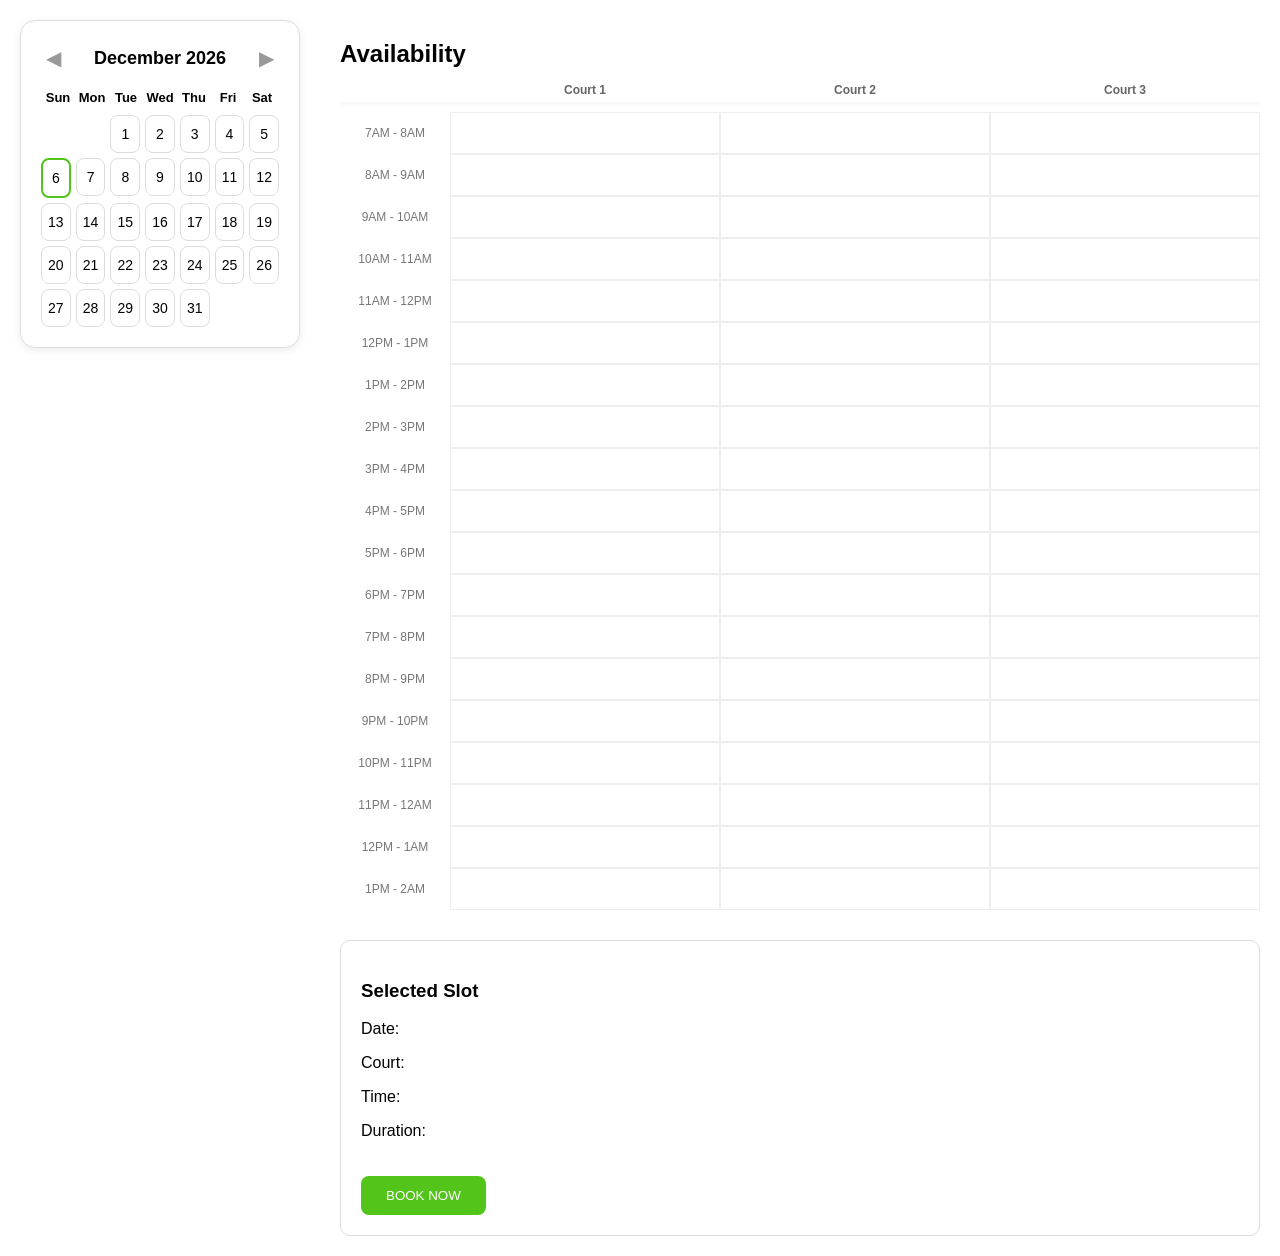
==== index.html @ d2fb6430 "Update index.html v1.7 Remove date warning paragraph from index.html" ====
<!DOCTYPE html>
<html>
<head>

  <meta charset="UTF-8">

  <meta
    name="viewport"
    content="width=device-width, initial-scale=1.0">

  <title>
    Picklers Camp Availability
  </title>

  <link rel="stylesheet" href="style.css">

</head>

<body>

<div class="container">

  <div class="left-panel">

    <div class="calendar">

      <div class="calendar-header">

        <button id="prevMonth">◀</button>

        <h2 id="monthYear"></h2>

        <button id="nextMonth">▶</button>

      </div>

      <div class="weekdays">
        <div>Sun</div>
        <div>Mon</div>
        <div>Tue</div>
        <div>Wed</div>
        <div>Thu</div>
        <div>Fri</div>
        <div>Sat</div>
      </div>

      <div id="calendarDays"></div>

    </div>

  </div>


  <div class="right-panel">

    <h2>Availability</h2>
    
    <div class="schedule-wrapper">
    
      <!-- COURT HEADER (sticky row) -->
      <div class="court-header">
        <div></div>
        <div>Court 1</div>
        <div>Court 2</div>
        <div>Court 3</div>
      </div>
    
      <!-- GRID CONTAINER -->
      <div id="scheduleGrid"></div>
    
    </div>


    <div class="summary">

      <h3>Selected Slot</h3>

      <p id="selectedDate">Date:</p>

      <p id="selectedCourt">Court:</p>

      <p id="selectedTime">Time:</p>

      <p id="selectedDuration">Duration:</p>

      <p id="bookingWarning"></p>

      <button type="button" id="bookNowBtn">
        BOOK NOW
      </button>

    </div>

  </div>

</div>


<script src="script.js"></script>

</body>
</html>
---- style.css ----
body{
  font-family: Arial, sans-serif;
  margin:20px;
}

.container{
  display:flex;
  gap:40px;
  align-items:flex-start;
  flex-wrap:nowrap; /* 🔥 FORCE SIDE BY SIDE */
}

.left-panel{
  width:280px;
  flex-shrink:0;

  position:sticky;
  top:20px;

  align-self:flex-start;
}

.right-panel{
  flex:1;
  padding-top:10px;
}

.right-panel h2{
  margin-top:10px;
  margin-bottom:10px;
}

table{
  border-collapse:collapse;
  width:100%;
}

th, td{
  border:1px solid #ddd;
  text-align:center;

  padding:10px;
}

th{
  background:#f4f4f4;
}

.available{
  background:#fff;
  cursor:pointer;
}

.available:hover{
  background:#d9f7be;
}

.selected{
  background:#52c41a;
  color:white;
}

.occupied{
  background:#d9d9d9;
  cursor:not-allowed;
}

.summary{
  margin-top:30px;
  padding:20px;
  border:1px solid #ddd;
  border-radius:10px;
}

button{
  margin-top:20px;
  padding:12px 25px;
  border:none;
  background:#52c41a;
  color:white;
  border-radius:8px;
  cursor:pointer;
}


.schedule-wrapper{
  display:flex;
  flex-direction:column;
  gap:10px;

  max-width:100%;
  min-width:700px;

  overflow-x:auto;
}



.court-header{
  display:grid;
  grid-template-columns:110px repeat(3, minmax(100px, 1fr));

  font-size:12px;
  font-weight:bold;
  color:#666;

  position:sticky;
  top:0;

  background:white;
  box-shadow:0 2px 4px rgba(0,0,0,0.05);

  z-index:10;
  padding:5px 0;

  justify-items:center;
  align-items:center;
}

.schedule-row{
  display:grid;
  grid-template-columns:110px repeat(3, minmax(100px, 1fr));
  align-items:center;
  text-align:center;
}


.time-label{
  font-size:12px;
  color:#777;
  padding:6px;
  white-space: nowrap;
}


.slot{
  height:40px;
  border:1px solid #eee;
  cursor:pointer;
  background:#fff;
  transition:0.2s;
}

.slot:hover{
  background:#d9f7be;
}

.slot.selected{
  background:#52c41a;
  color:white;
}


.calendar{
  border:1px solid #ddd;
  border-radius:15px;
  padding:20px;
  background:white;

  box-shadow:
    0 2px 8px rgba(0,0,0,0.08);
}

.calendar-header{
  display:flex;
  justify-content:space-between;
  align-items:center;
  margin-bottom:15px;
}

.calendar-header button{
  margin-top:0;
  padding:5px;

  background:transparent;
  color:#999;

  border:none;
  border-radius:0;

  font-size:20px;
  cursor:pointer;
}

.calendar-header button:hover{
  color:#333;
}

#monthYear{
  font-size:18px;
  margin:0;
}

.weekdays{
  font-size:13px;
  display:grid;
  grid-template-columns:repeat(7,1fr);
  text-align:center;
  font-weight:bold;
  margin-bottom:10px;
}

#calendarDays{
  display:grid;
  grid-template-columns:repeat(7,1fr);
  gap:5px;
}

#dateWarning{
  color: red;
  font-size: 14px;
  margin-top: 10px;
}


#bookingWarning{
  color:red;
  font-size:14px;
  margin-top:10px;
}


.day{
  height:36px;

  display:flex;
  justify-content:center;
  align-items:center;

  font-size:14px;

  border-radius:8px;

  cursor:pointer;

  border:1px solid #ddd;
}

.day:hover{
  background:#d9f7be;
}

.selected-day{
  background:#52c41a;
  color:white;
  font-weight:bold;
}

.today{
  border:2px solid #52c41a;
}



@media (max-width: 768px){

  .container{
  flex-direction:column;
  }


  .left-panel{
  position:relative;
  top:auto;
  width:100%;
  }

  .schedule-wrapper{
    min-width:650px;
    -webkit-overflow-scrolling: touch;
  }

  .court-header,
  .schedule-row{
    grid-template-columns:110px repeat(3, 90px);
  }


  .court-header{
  position:sticky;
  top:0;
  }

  .time-label{
    font-size:11px;
    white-space: nowrap;
  }

  .slot{
    height:34px;
  }

}
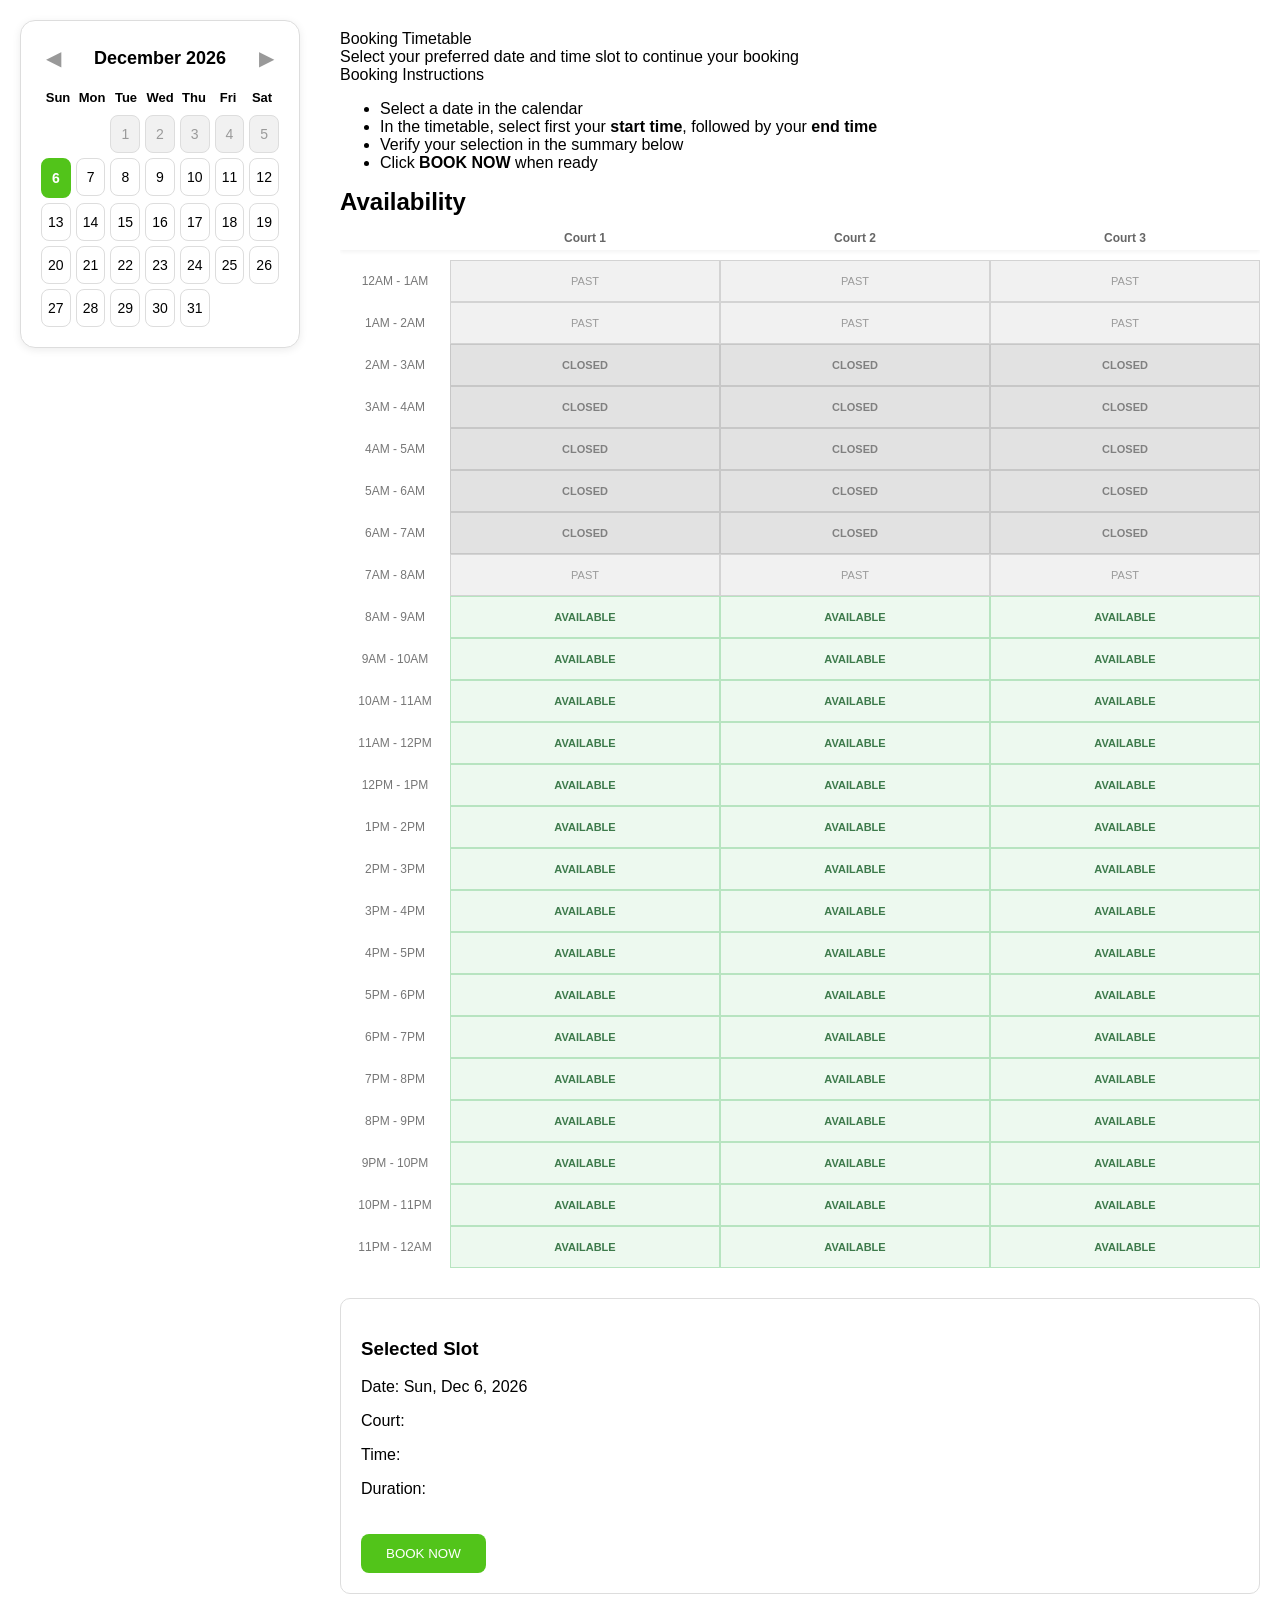
==== commit 96f8c6c4: "Update index.html v1.8 Add booking instructions to the right panel" ====
--- a/index.html
+++ b/index.html
@@ -53,6 +53,32 @@
 
   <div class="right-panel">
 
+    <div class="booking-header">
+
+    <div class="booking-title">Booking Timetable</div>
+  
+    <div class="booking-subtitle">
+      Select your preferred date and time slot to continue your booking
+    </div>
+  
+    <div class="instruction-box">
+  
+      <div class="instruction-title">Booking Instructions</div>
+  
+      <ul>
+        <li>Select a date in the calendar</li>
+        <li>
+          In the timetable, select first your <b>start time</b>,
+          followed by your <b>end time</b>
+        </li>
+        <li>Verify your selection in the summary below</li>
+        <li>Click <b>BOOK NOW</b> when ready</li>
+      </ul>
+  
+    </div>
+  
+  </div>
+
     <h2>Availability</h2>
     
     <div class="schedule-wrapper">
--- a/style.css
+++ b/style.css
@@ -142,12 +142,104 @@
 }
 
 .slot:hover{
-  background:#d9f7be;
+  background:#d4f5d8;
 }
 
 .slot.selected{
+
   background:#52c41a;
   color:white;
+
+  border:2px solid #3d9413;
+
+  font-weight:bold;
+
+}
+
+
+.slot.occupied{
+
+  background:#d9534f;
+  color:white;
+
+  border:1px solid #c6423e;
+
+  cursor:not-allowed;
+
+  font-size:11px;
+  font-weight:600;
+
+  display:flex;
+  align-items:center;
+  justify-content:center;
+  text-align:center;
+
+  padding:2px;
+  line-height:1.2;
+  word-break:break-word;
+  overflow:hidden;
+
+}
+
+
+.past-slot{
+
+    background: #f1f1f1;
+    color: #9a9a9a;
+
+    border: 1px solid #d3d3d3;
+
+    opacity: 1;
+
+    cursor: not-allowed;
+    pointer-events: none;
+
+    font-size:11px;
+    font-weight:500;
+
+    display:flex;
+    align-items:center;
+    justify-content:center;
+    text-align:center;
+
+}
+
+
+.available-slot{
+
+    background: #edf9ef;
+    color: #3d7a4b;
+
+    border: 1px solid #b7e4c0;
+
+    font-size:11px;
+    font-weight:600;
+
+    display:flex;
+    align-items:center;
+    justify-content:center;
+    text-align:center;
+
+}
+
+.closed-slot{
+
+    background: #e2e2e2;
+    color: #808080;
+
+    border: 1px solid #c7c7c7;
+
+    cursor: not-allowed;
+    pointer-events: none;
+
+    font-size:11px;
+    font-weight:600;
+
+    display:flex;
+    align-items:center;
+    justify-content:center;
+    text-align:center;
+
 }
 
 
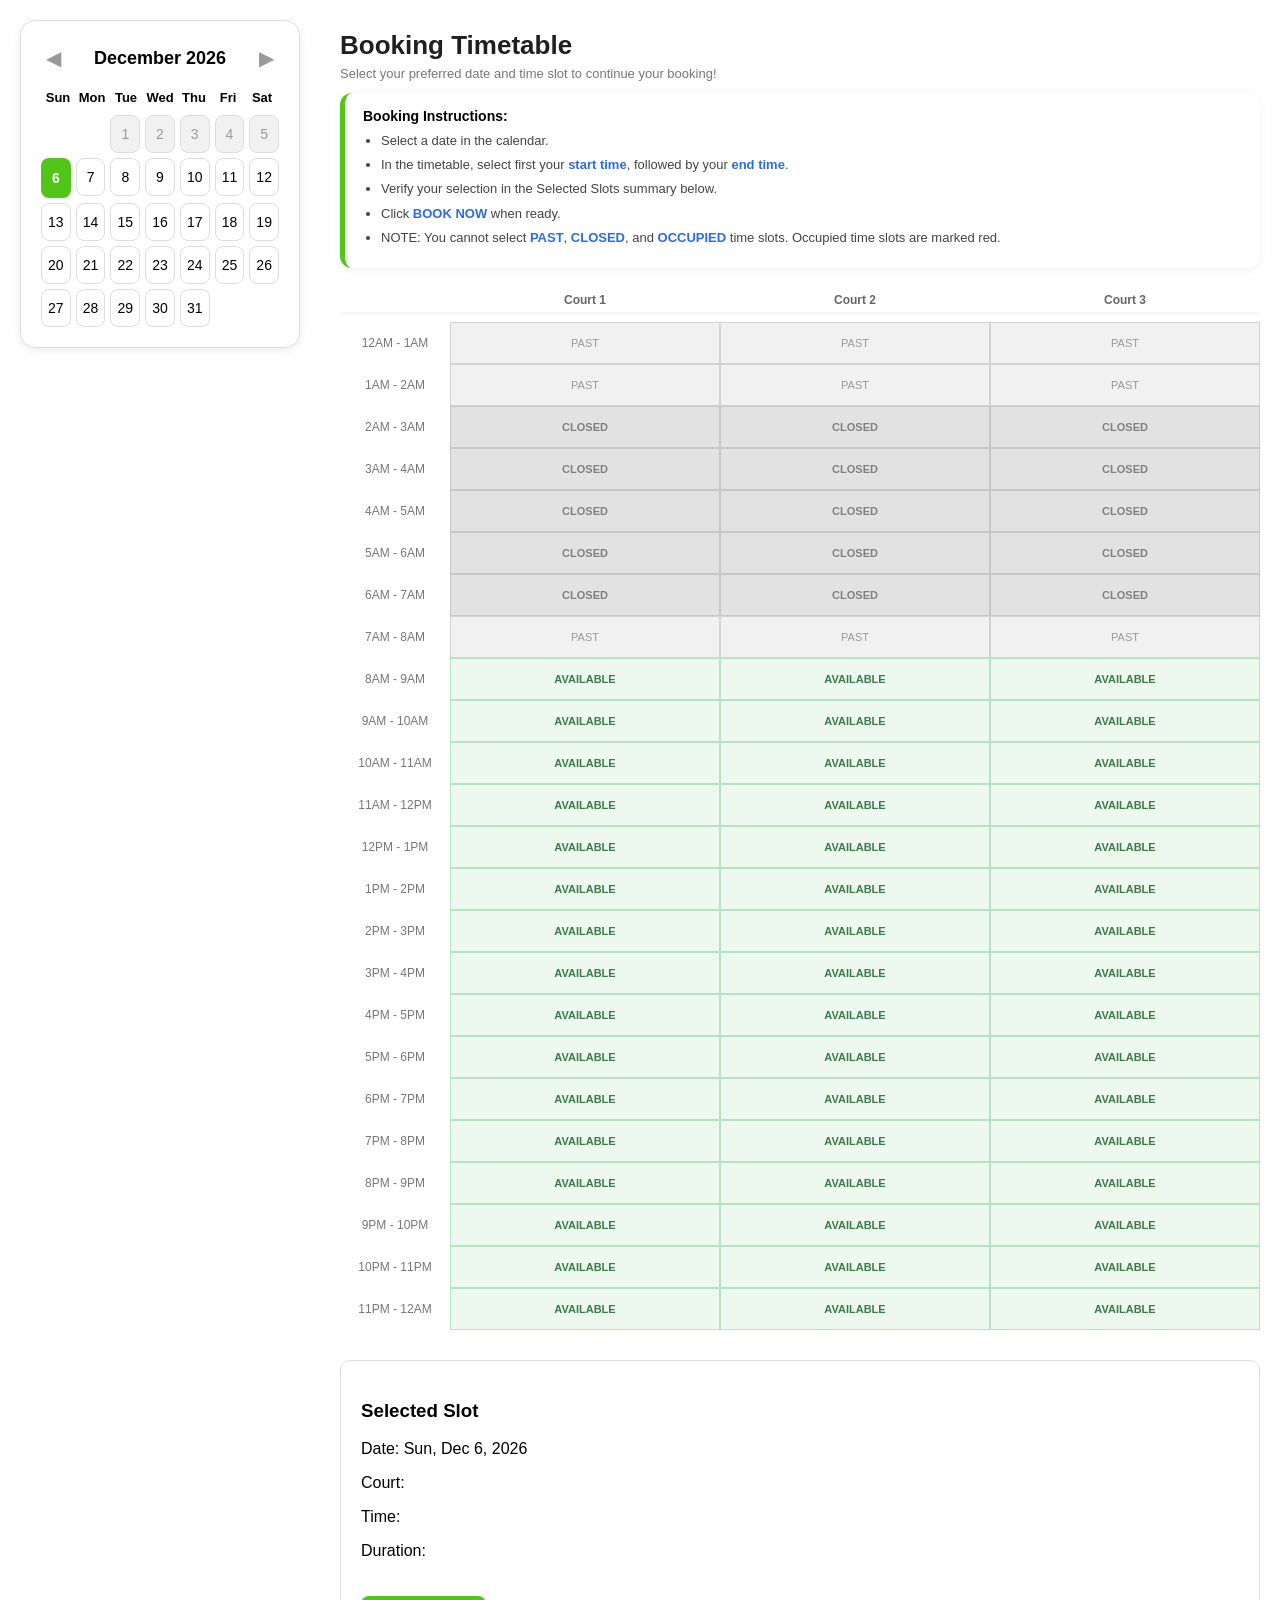
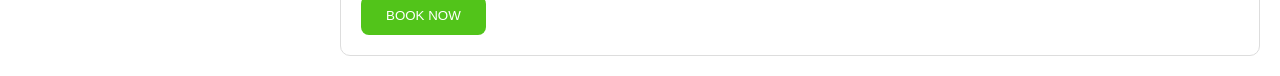
==== commit 3c97e30b: "Update index.html v1.9 Update booking instructions for clarity and punctuation" ====
--- a/index.html
+++ b/index.html
@@ -58,28 +58,31 @@
     <div class="booking-title">Booking Timetable</div>
   
     <div class="booking-subtitle">
-      Select your preferred date and time slot to continue your booking
+      Select your preferred date and time slot to continue your booking!
     </div>
   
     <div class="instruction-box">
   
-      <div class="instruction-title">Booking Instructions</div>
+      <div class="instruction-title">Booking Instructions:</div>
   
       <ul>
-        <li>Select a date in the calendar</li>
+        <li>Select a date in the calendar.</li>
         <li>
           In the timetable, select first your <b>start time</b>,
-          followed by your <b>end time</b>
+          followed by your <b>end time</b>.
         </li>
-        <li>Verify your selection in the summary below</li>
-        <li>Click <b>BOOK NOW</b> when ready</li>
+        <li>Verify your selection in the Selected Slots summary below.</li>
+        <li>Click <b>BOOK NOW</b> when ready.</li>
+        <li>NOTE: You cannot select <b>PAST</b>, <b>CLOSED</b>, and <b>OCCUPIED</b> time slots. Occupied time slots are marked red.</li>
       </ul>
   
     </div>
   
   </div>
 
-    <h2>Availability</h2>
+    <!-- 
+    <h2>Availability</h2> 
+    -->
     
     <div class="schedule-wrapper">
     
--- a/style.css
+++ b/style.css
@@ -95,6 +95,99 @@
 }
 
 
+.booking-header{
+  margin-bottom:20px;
+}
+
+.booking-title{
+  font-size:26px;
+  font-weight:700;
+  margin-bottom:5px;
+  color:#1f1f1f;
+}
+
+.booking-subtitle{
+  font-size:13px;
+  color:#777;
+  margin-bottom:12px;
+}
+
+.instruction-box{
+  background:#ffffff;
+  border-left:5px solid #52c41a;
+  border-radius:12px;
+  padding:15px 18px;
+  box-shadow:0 2px 10px rgba(0,0,0,0.06);
+}
+
+.instruction-title{
+  font-size:14px;
+  font-weight:700;
+  margin-bottom:8px;
+}
+
+.instruction-box ul{
+  margin:0;
+  padding-left:18px;
+}
+
+.instruction-box li{
+  font-size:13px;
+  color:#444;
+  margin-bottom:6px;
+  line-height:1.4;
+}
+
+.instruction-box li b{
+  color:#2d6cdf;
+}.booking-header{
+  margin-bottom:20px;
+}
+
+.booking-title{
+  font-size:26px;
+  font-weight:700;
+  margin-bottom:5px;
+  color:#1f1f1f;
+}
+
+.booking-subtitle{
+  font-size:13px;
+  color:#777;
+  margin-bottom:12px;
+}
+
+.instruction-box{
+  background:#ffffff;
+  border-left:5px solid #52c41a;
+  border-radius:12px;
+  padding:15px 18px;
+  box-shadow:0 2px 10px rgba(0,0,0,0.06);
+}
+
+.instruction-title{
+  font-size:14px;
+  font-weight:700;
+  margin-bottom:8px;
+}
+
+.instruction-box ul{
+  margin:0;
+  padding-left:18px;
+}
+
+.instruction-box li{
+  font-size:13px;
+  color:#444;
+  margin-bottom:6px;
+  line-height:1.4;
+}
+
+.instruction-box li b{
+  color:#2d6cdf;
+}
+
+
 
 .court-header{
   display:grid;
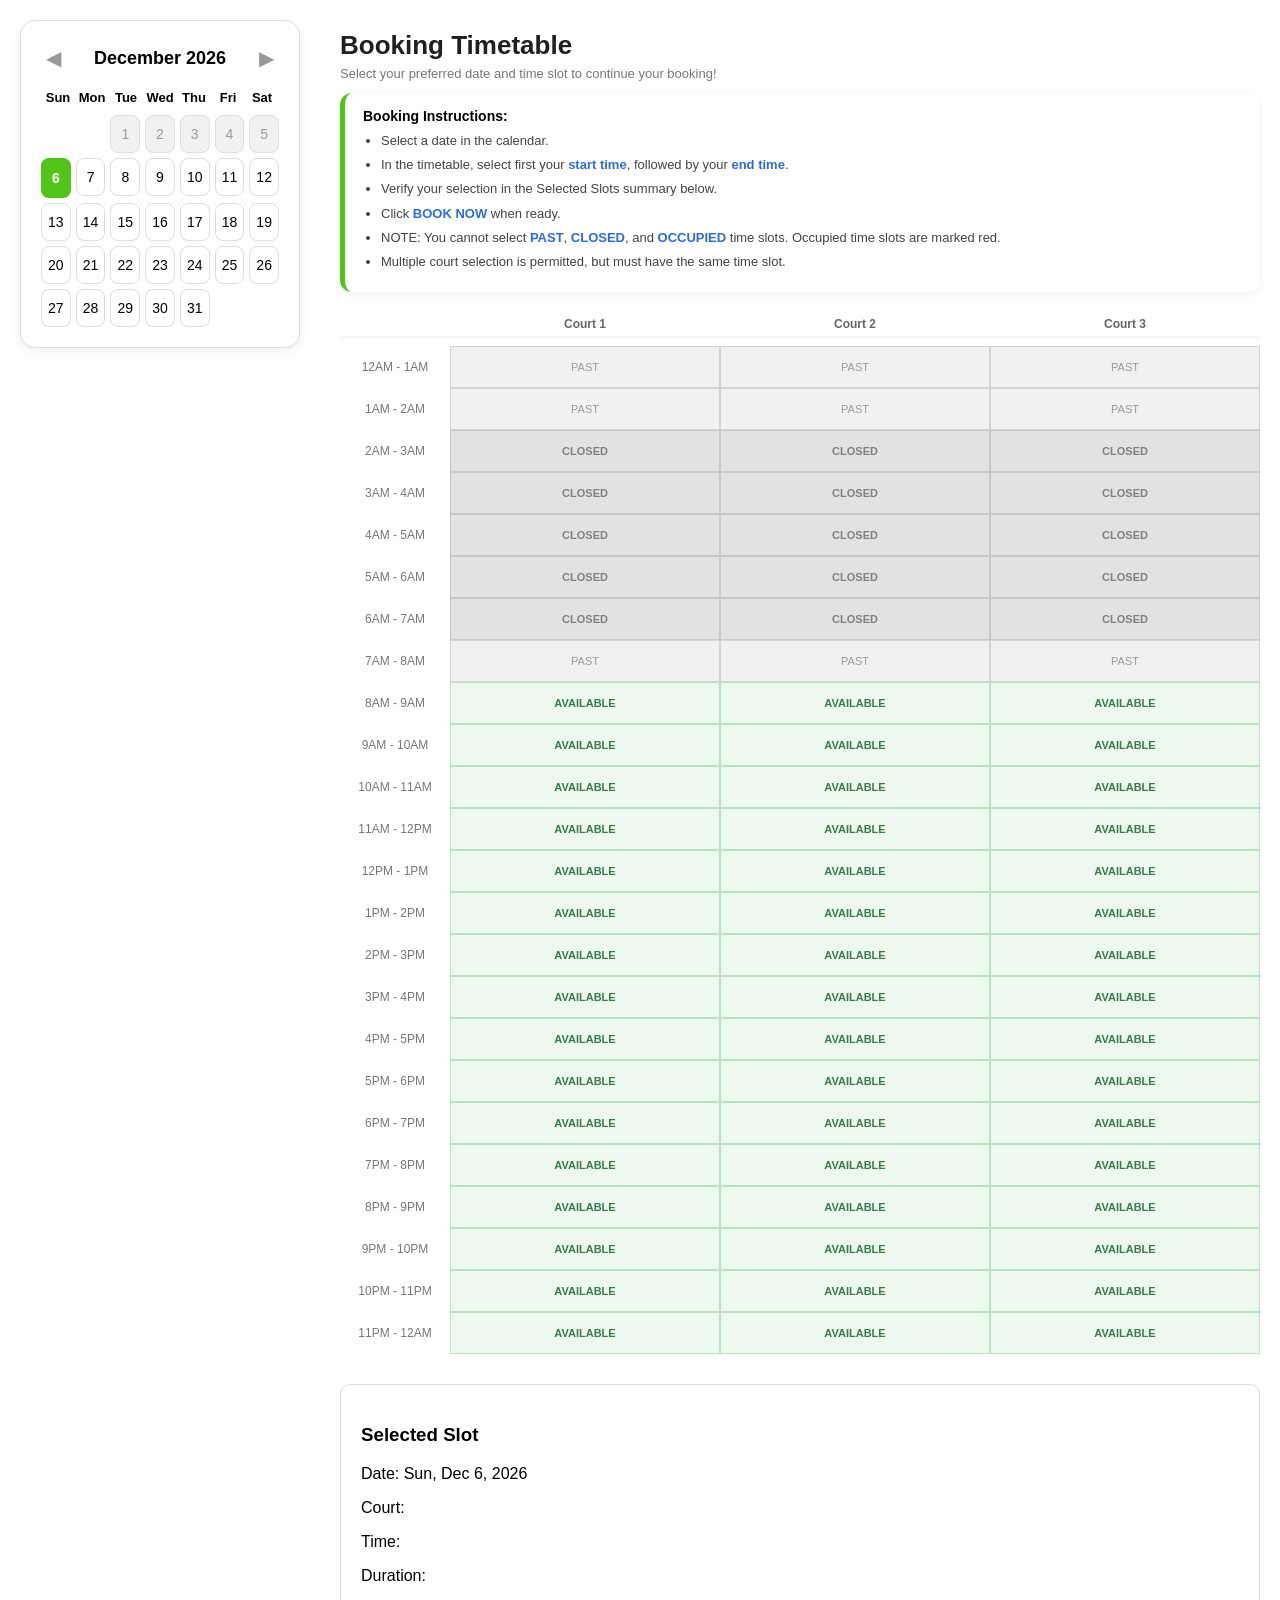
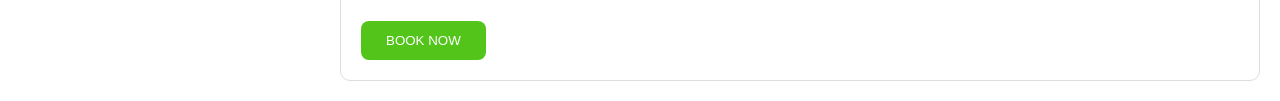
==== commit 0ddb085a: "Update index.html v1.10 Add note about multiple court selection" ====
--- a/index.html
+++ b/index.html
@@ -74,6 +74,7 @@
         <li>Verify your selection in the Selected Slots summary below.</li>
         <li>Click <b>BOOK NOW</b> when ready.</li>
         <li>NOTE: You cannot select <b>PAST</b>, <b>CLOSED</b>, and <b>OCCUPIED</b> time slots. Occupied time slots are marked red.</li>
+        <li>Multiple court selection is permitted, but must have the same time slot.</li>
       </ul>
   
     </div>
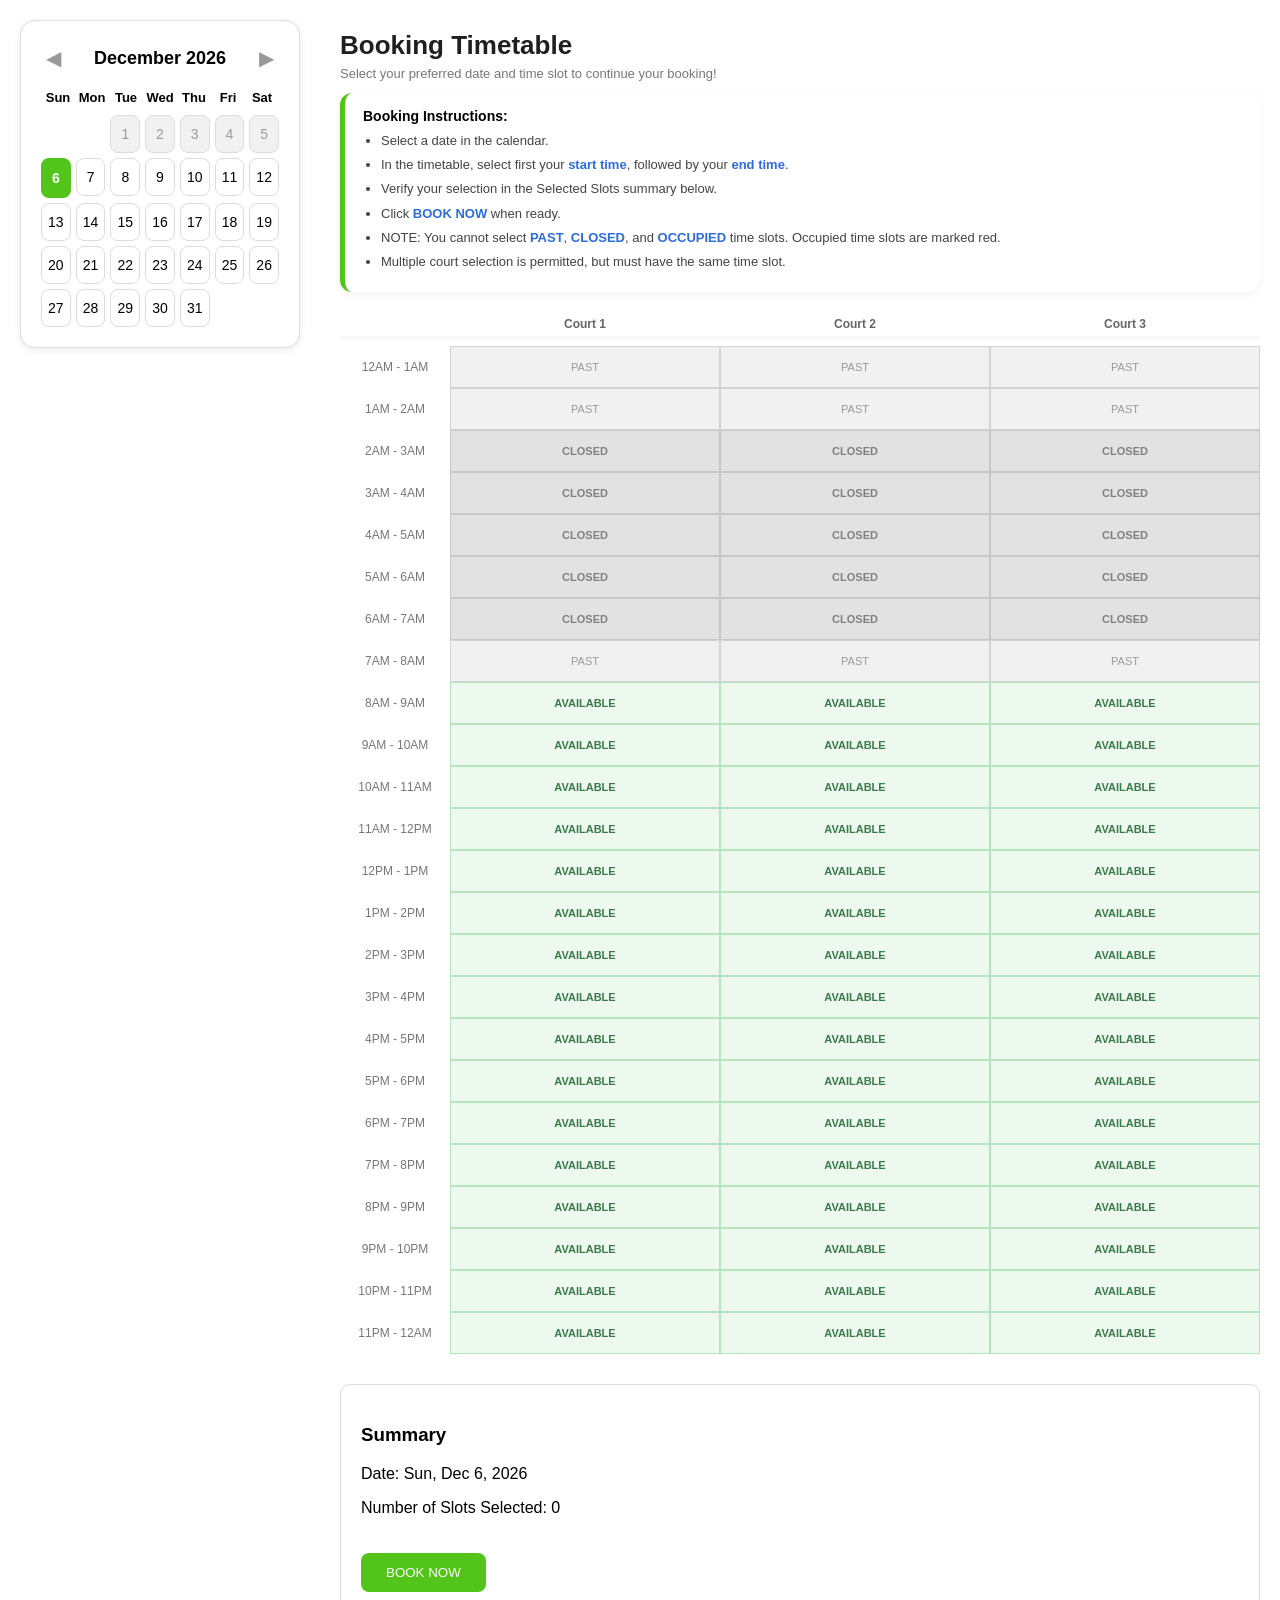
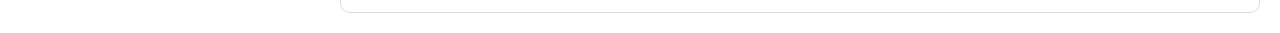
==== commit 1a1c49d1: "Update index.html v1.11 Replaced 'Selected Slot' header with 'Summary' and removed unnecessary parag" ====
--- a/index.html
+++ b/index.html
@@ -103,15 +103,13 @@
 
     <div class="summary">
 
-      <h3>Selected Slot</h3>
-
+      <h3>Summary</h3>
+      
       <p id="selectedDate">Date:</p>
-
-      <p id="selectedCourt">Court:</p>
-
-      <p id="selectedTime">Time:</p>
-
-      <p id="selectedDuration">Duration:</p>
+      
+      <p id="selectedDuration">
+        Number of Slots Selected: 0
+      </p>
 
       <p id="bookingWarning"></p>
 
--- a/style.css
+++ b/style.css
@@ -282,6 +282,8 @@
 
     border: 1px solid #d3d3d3;
 
+    cursor:not-allowed;
+
     opacity: 1;
 
     cursor: not-allowed;
@@ -321,6 +323,8 @@
     color: #808080;
 
     border: 1px solid #c7c7c7;
+
+    cursor:not-allowed;
 
     cursor: not-allowed;
     pointer-events: none;
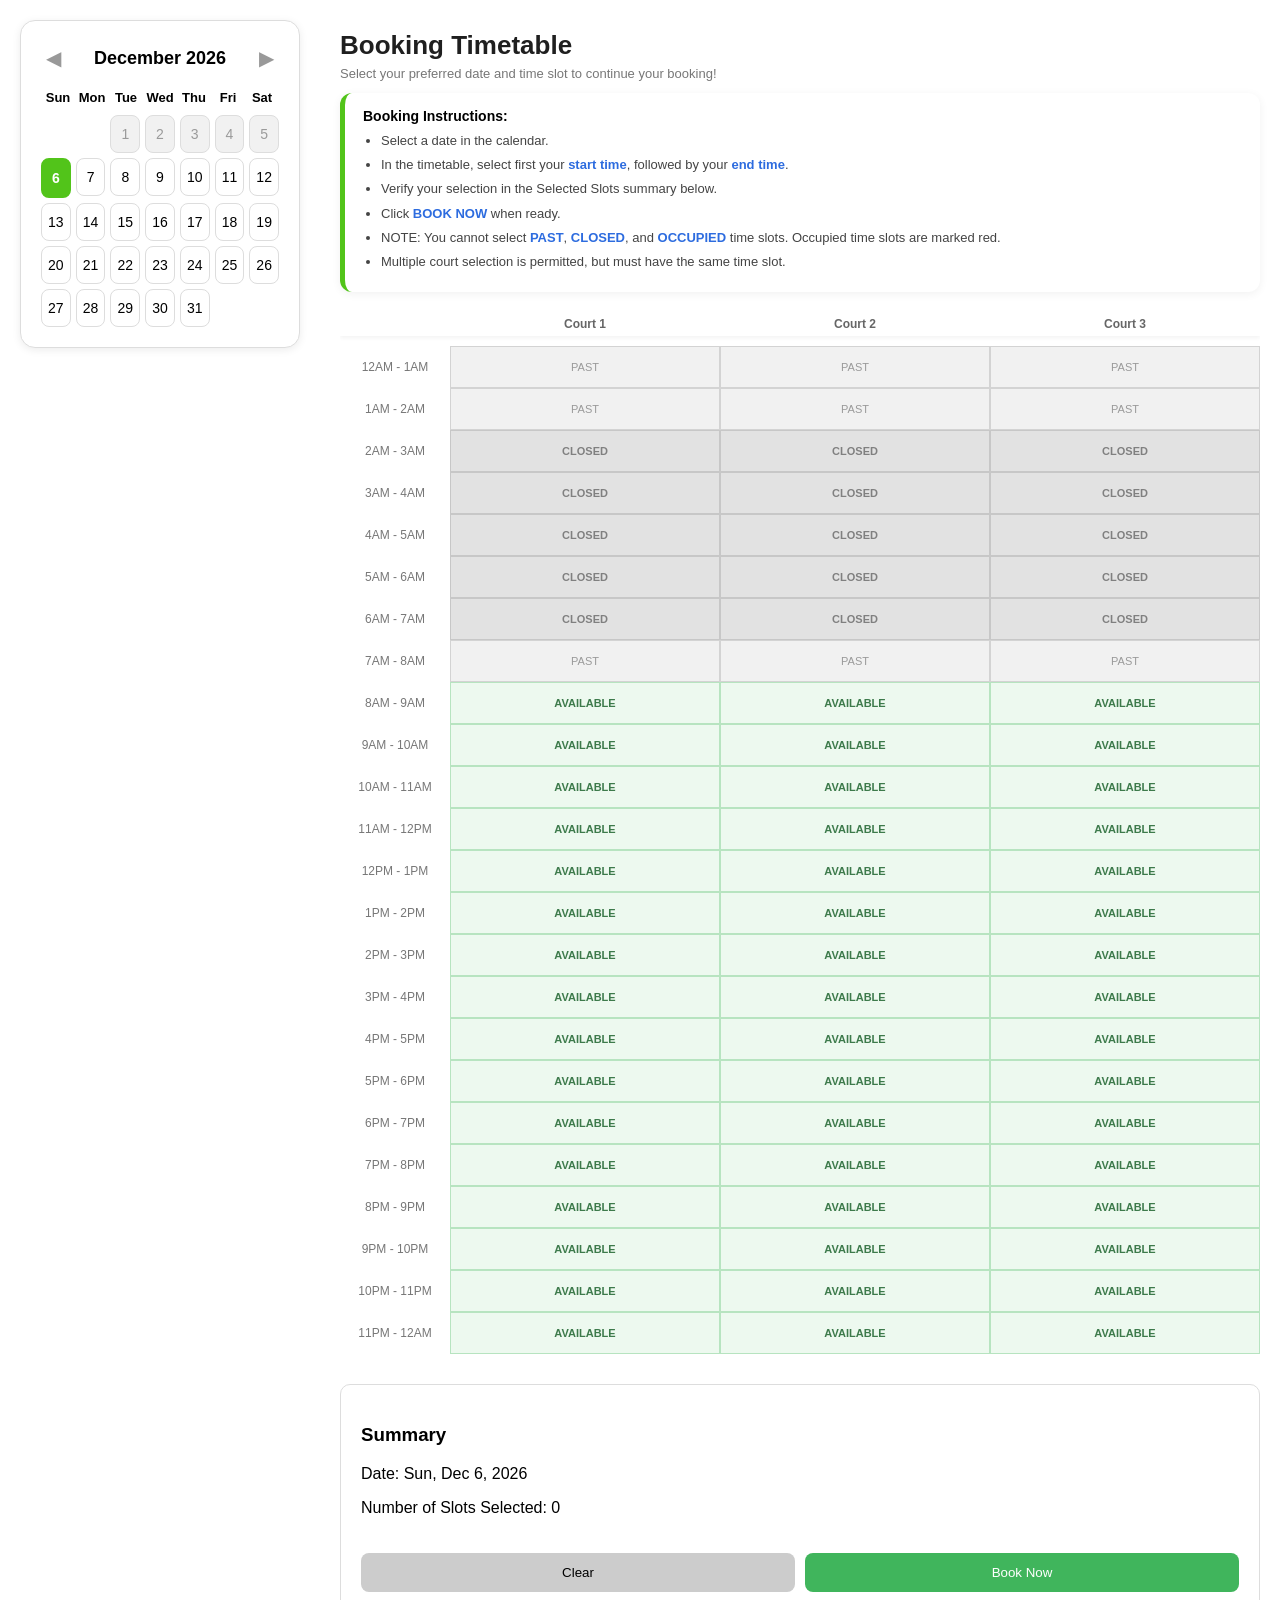
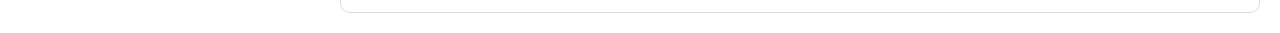
==== commit bf155dfd: "Update index.html v1.12 Replace single button with button group for booking" ====
--- a/index.html
+++ b/index.html
@@ -113,9 +113,31 @@
 
       <p id="bookingWarning"></p>
 
-      <button type="button" id="bookNowBtn">
-        BOOK NOW
-      </button>
+      <div style="display:flex; gap:10px;">
+      
+        <button
+          type="button"
+          id="clearBtn"
+          style="
+            background:#ccc;
+            color:black;
+            flex:1;
+          ">
+          Clear
+        </button>
+      
+        <button
+          type="button"
+          id="bookNowBtn"
+          style="
+            background:#40b55c;
+            color:white;
+            flex:1;
+          ">
+          Book Now
+        </button>
+      
+      </div>
 
     </div>
 
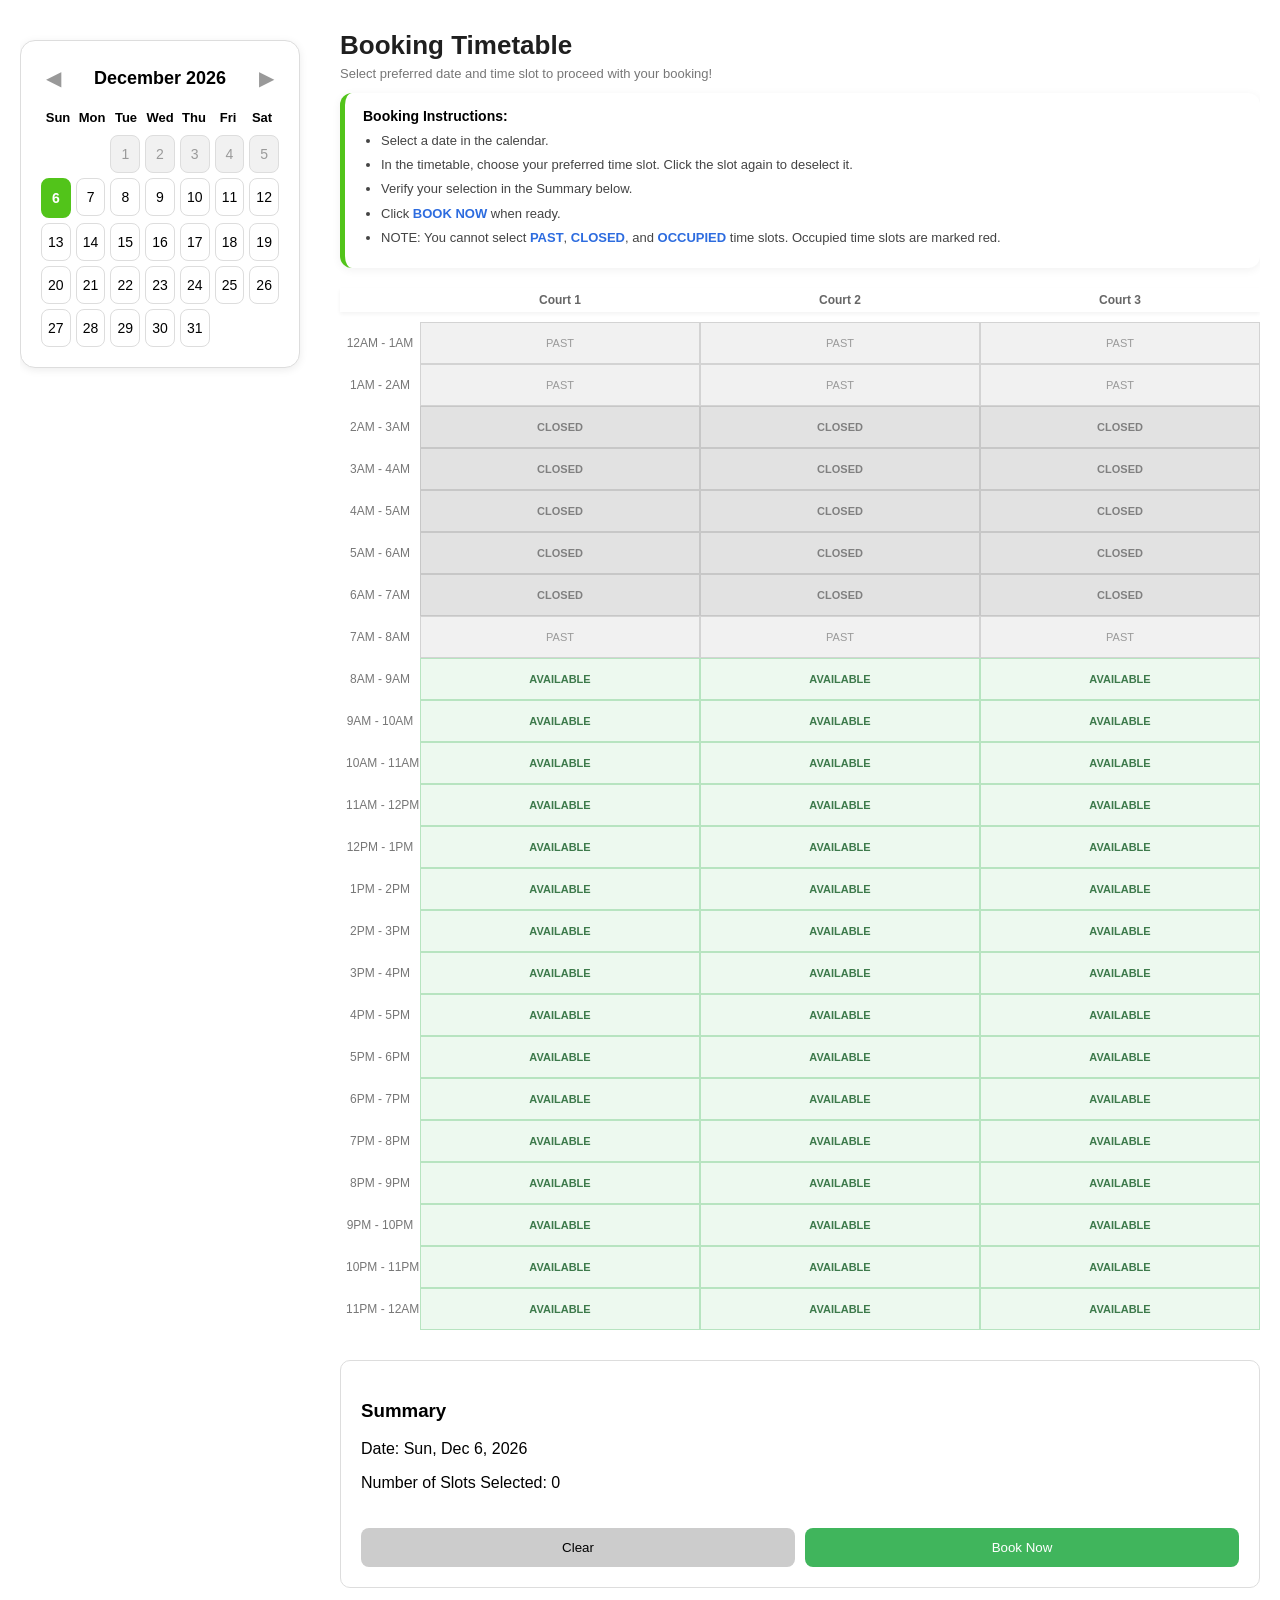
==== commit 0b923993: "Update index.html v1.13 Update booking instructions for clarity" ====
--- a/index.html
+++ b/index.html
@@ -58,7 +58,7 @@
     <div class="booking-title">Booking Timetable</div>
   
     <div class="booking-subtitle">
-      Select your preferred date and time slot to continue your booking!
+      Select preferred date and time slot to proceed with your booking!
     </div>
   
     <div class="instruction-box">
@@ -67,14 +67,10 @@
   
       <ul>
         <li>Select a date in the calendar.</li>
-        <li>
-          In the timetable, select first your <b>start time</b>,
-          followed by your <b>end time</b>.
-        </li>
-        <li>Verify your selection in the Selected Slots summary below.</li>
+        <li>In the timetable, choose your preferred time slot. Click the slot again to deselect it.</li>
+        <li>Verify your selection in the Summary below.</li>
         <li>Click <b>BOOK NOW</b> when ready.</li>
         <li>NOTE: You cannot select <b>PAST</b>, <b>CLOSED</b>, and <b>OCCUPIED</b> time slots. Occupied time slots are marked red.</li>
-        <li>Multiple court selection is permitted, but must have the same time slot.</li>
       </ul>
   
     </div>
--- a/style.css
+++ b/style.css
@@ -1,13 +1,18 @@
 body{
   font-family: Arial, sans-serif;
   margin:20px;
+}
+
+html,
+body{
+  max-width:100%;
+  overflow-x:hidden;
 }
 
 .container{
   display:flex;
   gap:40px;
   align-items:flex-start;
-  flex-wrap:nowrap; /* 🔥 FORCE SIDE BY SIDE */
 }
 
 .left-panel{
@@ -88,10 +93,7 @@
   flex-direction:column;
   gap:10px;
 
-  max-width:100%;
-  min-width:700px;
-
-  overflow-x:auto;
+  width:100%;
 }
 
 
@@ -187,12 +189,13 @@
   color:#2d6cdf;
 }
 
-
+.court-header,
+.schedule-row{
+  display:grid;
+  grid-template-columns:80px repeat(3,1fr);
+}
 
 .court-header{
-  display:grid;
-  grid-template-columns:110px repeat(3, minmax(100px, 1fr));
-
   font-size:12px;
   font-weight:bold;
   color:#666;
@@ -211,8 +214,6 @@
 }
 
 .schedule-row{
-  display:grid;
-  grid-template-columns:110px repeat(3, minmax(100px, 1fr));
   align-items:center;
   text-align:center;
 }
@@ -454,14 +455,10 @@
   width:100%;
   }
 
-  .schedule-wrapper{
-    min-width:650px;
-    -webkit-overflow-scrolling: touch;
-  }
 
   .court-header,
   .schedule-row{
-    grid-template-columns:110px repeat(3, 90px);
+    grid-template-columns:65px repeat(3,1fr);
   }
 
 
@@ -470,13 +467,12 @@
   top:0;
   }
 
+  .slot{
+    font-size:10px;
+  }
+  
   .time-label{
-    font-size:11px;
-    white-space: nowrap;
-  }
-
-  .slot{
-    height:34px;
-  }
-
-}
+    font-size:10px;
+  }
+
+}
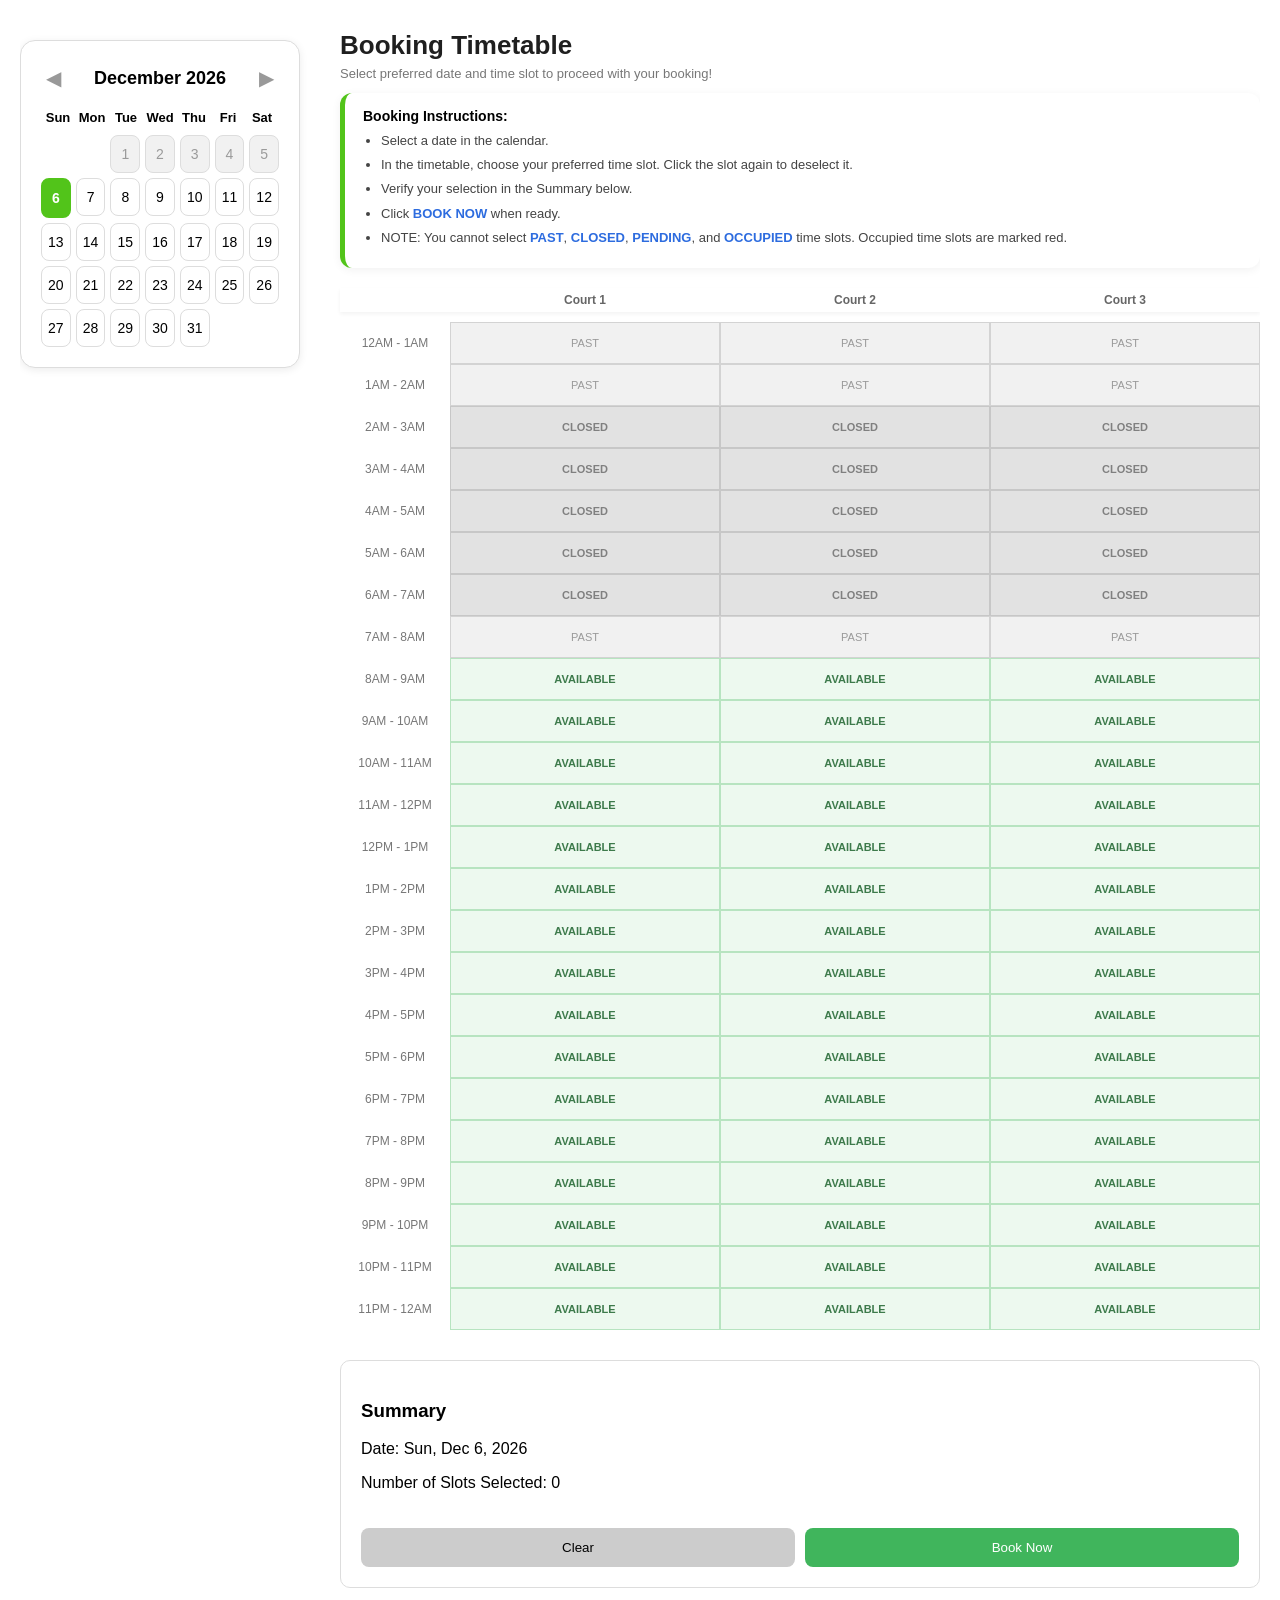
==== commit f98fb162: "Update index.html v1.14 Update booking note to include 'PENDING' time slots" ====
--- a/index.html
+++ b/index.html
@@ -70,7 +70,7 @@
         <li>In the timetable, choose your preferred time slot. Click the slot again to deselect it.</li>
         <li>Verify your selection in the Summary below.</li>
         <li>Click <b>BOOK NOW</b> when ready.</li>
-        <li>NOTE: You cannot select <b>PAST</b>, <b>CLOSED</b>, and <b>OCCUPIED</b> time slots. Occupied time slots are marked red.</li>
+        <li>NOTE: You cannot select <b>PAST</b>, <b>CLOSED</b>, <b>PENDING</b>, and <b>OCCUPIED</b> time slots. Occupied time slots are marked red.</li>
       </ul>
   
     </div>
--- a/style.css
+++ b/style.css
@@ -192,7 +192,7 @@
 .court-header,
 .schedule-row{
   display:grid;
-  grid-template-columns:80px repeat(3,1fr);
+  grid-template-columns:110px repeat(3,1fr);
 }
 
 .court-header{
@@ -257,6 +257,31 @@
   color:white;
 
   border:1px solid #c6423e;
+
+  cursor:not-allowed;
+
+  font-size:11px;
+  font-weight:600;
+
+  display:flex;
+  align-items:center;
+  justify-content:center;
+  text-align:center;
+
+  padding:2px;
+  line-height:1.2;
+  word-break:break-word;
+  overflow:hidden;
+
+}
+
+
+.slot.pending-slot{
+
+  background:#ffd966;
+  color:#333;
+
+  border:1px solid #e6b800;
 
   cursor:not-allowed;
 
@@ -458,7 +483,7 @@
 
   .court-header,
   .schedule-row{
-    grid-template-columns:65px repeat(3,1fr);
+    grid-template-columns:80px repeat(3,1fr);
   }
 
 
